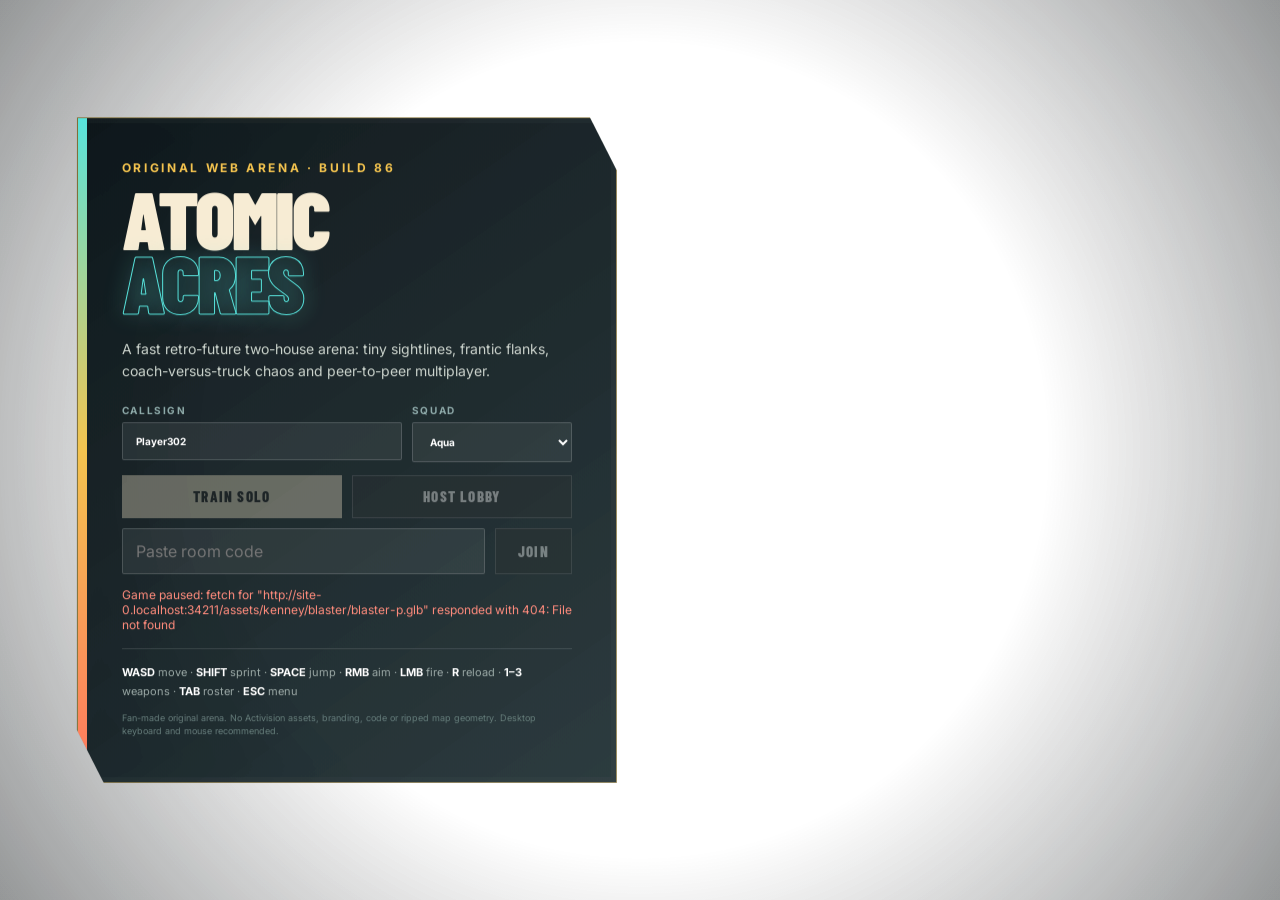
==== index.html @ 653da2a9 "Updates" ====
<!doctype html>
<html lang="en">
  <head>
    <meta charset="UTF-8" />
    <meta name="viewport" content="width=device-width, initial-scale=1.0" />
    <meta name="theme-color" content="#10171b" />
    <meta name="description" content="Atomic Acres: a fast original retro-future browser arena FPS with peer-to-peer multiplayer." />
    <title>Atomic Acres — Browser Arena FPS</title>
    <script type="module" crossorigin src="./assets/index-Bh1GTm-Y.js"></script>
    <link rel="stylesheet" crossorigin href="./assets/index-CkYvKUXQ.css">
  </head>
  <body>
    <div id="app"></div>
  </body>
</html>
---- assets/index-CkYvKUXQ.css ----
@import "https://fonts.googleapis.com/css2?family=Barlow+Condensed:wght@400;600;700;800;900&family=Inter:wght@400;600;700&display=swap";:root{color:#f7ecd4;font-synthesis:none;--aqua:#58e3dc;--coral:#ff765f;--gold:#f4c44f;--ink:#0c1519;--panel:#0c1519ed;background:#10171b;font-family:Inter,system-ui,sans-serif}*{box-sizing:border-box}[hidden]{display:none!important}html,body,#app{width:100%;height:100%;margin:0;overflow:hidden}button,input,select{font:inherit}button{cursor:pointer}button:disabled{cursor:not-allowed;opacity:.42;filter:grayscale(.8)}button:focus-visible,input:focus-visible,select:focus-visible{outline:2px solid var(--gold);outline-offset:2px}#game{background:#c58f67;width:100%;height:100%;display:block}#vignette{pointer-events:none;z-index:3;mix-blend-mode:multiply;background:radial-gradient(circle,#0000 52%,#04090b6b 100%);position:fixed;inset:0}#damage-flash{z-index:8;pointer-events:none;opacity:0;background:radial-gradient(circle,#0000 35%,#ff231ccc 100%);position:fixed;inset:0}#damage-flash.pulse{animation:.42s ease-out damage}@keyframes damage{0%{opacity:.9}to{opacity:0}}.hidden{display:none!important}.panel{z-index:20;-webkit-backdrop-filter:blur(16px);backdrop-filter:blur(16px);clip-path:polygon(0 0,95% 0,100% 8%,100% 100%,5% 100%,0 92%);background:linear-gradient(145deg,#0a1317f7,#16272be6);border:1px solid #f4c44f7a;width:min(540px,100vw - 36px);max-height:calc(100vh - 24px);padding:clamp(24px,4vw,44px);position:fixed;top:50%;left:clamp(18px,6vw,90px);overflow:auto;transform:translateY(-50%);box-shadow:0 30px 90px #0000008c,inset 0 0 0 5px #ffffff06}.panel:before{content:"";background:linear-gradient(var(--aqua),var(--gold),var(--coral));width:9px;height:100%;position:absolute;top:0;left:0}.eyebrow{letter-spacing:.22em;color:var(--gold);margin-bottom:12px;font:700 12px/1 Inter,sans-serif}.panel h1{letter-spacing:-.035em;text-transform:uppercase;margin:0;font:900 clamp(52px,8vw,82px)/.78 Barlow Condensed,sans-serif}.panel h1 span{color:#0000;-webkit-text-stroke:1px var(--aqua);text-shadow:0 0 25px #58e3dc33;display:block}.lede{color:#cbd3cc;max-width:470px;margin:24px 0;font-size:14px;line-height:1.55}.setup-grid{grid-template-columns:1.4fr .8fr;gap:10px;display:grid}.setup-grid label{letter-spacing:.16em;color:#8eaaa9;font:700 10px/1 Inter,sans-serif}.setup-grid input,.setup-grid select,.join-row input{color:#fff;background:#fff1;border:1px solid #ffffff29;border-radius:2px;width:100%;margin-top:7px;padding:12px 13px;display:block}.setup-grid select option{background:#17252a}.menu-actions{grid-template-columns:1fr 1fr;gap:10px;margin-top:13px;display:grid}.menu-actions button,.join-row button{color:#eaf2ea;letter-spacing:.08em;background:#24353a;border:1px solid #ffffff3d;padding:13px 16px;font:800 15px/1 Barlow Condensed,sans-serif;transition:all .15s}.menu-actions button:hover,.join-row button:hover{border-color:var(--gold);background:#30474d;transform:translateY(-1px)}.menu-actions .primary{background:var(--gold);border-color:var(--gold);color:#172026}.menu-actions #resume{background:var(--aqua);border-color:var(--aqua);grid-column:1/-1}.join-row{grid-template-columns:1fr auto;gap:10px;margin-top:10px;display:grid}.join-row input{margin:0}.join-row button{padding-inline:22px}#room-card{border-left:3px solid var(--aqua);background:#58e3dc1a;grid-template-columns:auto 1fr auto;align-items:center;gap:10px;margin-top:12px;padding:11px 12px;display:grid}#room-card span{letter-spacing:.15em;color:#9dc4c1;font-size:9px}#room-card strong{white-space:nowrap;text-overflow:ellipsis;font:700 12px/1 monospace;overflow:hidden}.small-button{color:#fff;background:0 0;border:1px solid #fff3;padding:6px 10px;font-size:10px}#network-status{color:#9cb5b2;min-height:18px;margin-top:13px;font-size:12px}#network-status[data-kind=error]{color:#ff8c7d}#network-status[data-kind=warn]{color:#f4c44f}#network-status[data-kind=ok]{color:#87d4bf}.controls{color:#9ba9a6;border-top:1px solid #ffffff1f;margin-top:16px;padding-top:14px;font-size:11px;line-height:1.7}.controls b{color:#fff}.legal{color:#667d7b;margin:10px 0 0;font-size:9px;line-height:1.5}#hud{z-index:5;pointer-events:none;text-shadow:0 2px 3px #000000c7;font-family:Barlow Condensed,sans-serif;position:fixed;inset:0}#matchbar{clip-path:polygon(3% 0,97% 0,100% 60%,93% 100%,7% 100%,0 60%);background:linear-gradient(#070e11e0,#070e1159,#0000);grid-template-columns:1fr 2fr 1fr;align-items:start;min-width:min(670px,90vw);height:75px;padding:9px 19px 0;display:grid;position:absolute;top:0;left:50%;transform:translate(-50%)}#matchbar>div:first-child{flex-direction:column;display:flex}.tiny{letter-spacing:.18em;color:#a8bdb6;font:700 9px/1 Inter,sans-serif}#timer{font:800 25px/1.1 Barlow Condensed}#scoreline{letter-spacing:.04em;justify-content:center;align-items:center;gap:15px;font:800 19px/1 Barlow Condensed;display:flex}#scoreline b{font-size:30px}#scoreline i{color:#75857f;border:1px solid #5c6b67;padding:4px 6px;font-size:12px;font-style:normal}.aqua{color:var(--aqua)}.coral{color:var(--coral)}#connection-pill{color:var(--gold);letter-spacing:.12em;border:1px solid #fff3;justify-self:end;padding:6px 9px;font:700 10px/1 Inter}#crosshair{width:30px;height:30px;position:absolute;top:50%;left:50%;transform:translate(-50%,-50%)}#crosshair i{background:#fffffff2;position:absolute;box-shadow:0 0 2px #000}#crosshair i:first-child{width:7px;height:1px;top:14px;left:0}#crosshair i:nth-child(2){width:7px;height:1px;top:14px;right:0}#crosshair i:nth-child(3){width:1px;height:7px;top:0;left:14px}#crosshair i:nth-child(4){width:1px;height:7px;bottom:0;left:14px}#hitmarker{opacity:0;color:#fff;font:600 42px/1 Inter;transition:none;position:absolute;top:50%;left:50%;transform:translate(-50%,-54%)scale(.4)}#hitmarker.show{animation:.18s ease-out hit}@keyframes hit{0%{opacity:1;transform:translate(-50%,-54%)scale(.7)}to{opacity:0;transform:translate(-50%,-54%)scale(1.2)}}#killfeed{flex-direction:column;align-items:flex-end;gap:5px;width:min(310px,42vw);display:flex;position:absolute;top:95px;right:24px}#killfeed div{background:linear-gradient(90deg,#0000,#060d10c2);border-right:2px solid #9ba9a6;max-width:100%;padding:5px 9px;font:600 13px/1.2 Inter;animation:.18s ease-out feedIn}#killfeed div.aqua{border-color:var(--aqua)}#killfeed div.coral{border-color:var(--coral)}#killfeed div.gold{border-color:var(--gold);color:var(--gold)}#killfeed div.fade{opacity:.25;transition:opacity .7s}@keyframes feedIn{0%{opacity:0;transform:translate(20px)}}#objective{letter-spacing:.18em;color:#ffffffa3;font:700 9px/1 Inter;position:absolute;top:83px;left:50%;transform:translate(-50%)}#health-block{width:225px;position:absolute;bottom:29px;left:28px}#health-block>div:first-child{justify-content:space-between;align-items:end;display:flex}#health-block span{letter-spacing:.18em;color:#bed0c8;font:700 10px/1 Inter}#health-block b{color:#fff;font:900 42px/.82 Barlow Condensed}.health-track{background:#00000094;border:1px solid #ffffff40;height:8px;margin-top:8px;overflow:hidden;transform:skew(-14deg)}.health-track i{background:linear-gradient(90deg,var(--aqua),#dbedc7);width:100%;height:100%;transition:width .2s;display:block}.critical .health-track i{background:var(--coral);animation:1s infinite critical}.critical b{color:var(--coral)!important}@keyframes critical{50%{opacity:.45}}#weapon-block{text-align:right;min-width:260px;position:absolute;bottom:28px;right:28px}#weapon-name{letter-spacing:.14em;color:#d6d9cc;font:700 13px/1 Inter;display:block}#weapon-block>div{justify-content:flex-end;align-items:baseline;gap:8px;display:flex}#weapon-block b{font:900 58px/.9 Barlow Condensed}#weapon-block i{color:#6f807b;font-size:26px;font-style:normal}#weapon-block em{color:#aebbb4;font-size:27px;font-style:normal}#reload-state{color:var(--gold);letter-spacing:.13em;min-height:12px;font:700 10px/1 Inter;display:block}#room-hud{letter-spacing:.12em;color:#8ba29d;font:700 9px/1 Inter;position:absolute;bottom:104px;left:29px}#respawn{-webkit-backdrop-filter:grayscale();backdrop-filter:grayscale();background:#0e07079e;flex-direction:column;justify-content:center;align-items:center;display:flex;position:absolute;inset:0}#respawn strong{color:var(--coral);letter-spacing:.04em;font:900 72px/.9 Barlow Condensed}#respawn span{letter-spacing:.16em;margin-top:12px;font:700 11px/1 Inter}#banner{text-align:center;border-block:2px solid var(--gold);background:#081114eb;width:min(600px,80vw);padding:32px;position:absolute;top:42%;left:50%;transform:translate(-50%,-50%)}#banner strong{color:var(--gold);font:900 84px/.8 Barlow Condensed;display:block}#banner span{font-size:28px}#roster{background:#060e11f0;border:1px solid #f4c44f80;width:min(600px,86vw);padding:25px;position:absolute;top:50%;left:50%;transform:translate(-50%,-50%)}#roster h2{letter-spacing:.08em;margin:0 0 14px;font:800 28px/1 Barlow Condensed}#roster-list{gap:4px;display:grid}#roster-list>div{background:#ffffff0e;grid-template-columns:1fr 50px 50px 80px;gap:10px;padding:8px 10px;font:600 13px/1 Inter;display:grid}#roster-list b:before{content:"K ";color:#697d78}#roster-list i{font-style:normal}#roster-list i:before{content:"D ";color:#697d78}#roster-list em{text-align:right;color:#9db1aa;font-style:normal}@media (width<=700px){.panel{width:calc(100vw - 24px);padding:24px;left:12px}.panel h1{font-size:54px}.lede{margin:18px 0;font-size:12px}.setup-grid{grid-template-columns:1fr}.controls{display:none}#matchbar{grid-template-columns:1fr 2fr 1fr;min-width:96vw}#scoreline{gap:6px;font-size:13px}#scoreline b{font-size:23px}#connection-pill{font-size:8px}#health-block{width:145px;bottom:18px;left:16px}#weapon-block{min-width:170px;bottom:18px;right:16px}#weapon-block b{font-size:44px}#weapon-name{font-size:9px}#killfeed{top:80px;right:12px}.legal{display:none}}@media (prefers-reduced-motion:reduce){*,:before,:after{transition-duration:.01ms!important;animation-duration:.01ms!important}}
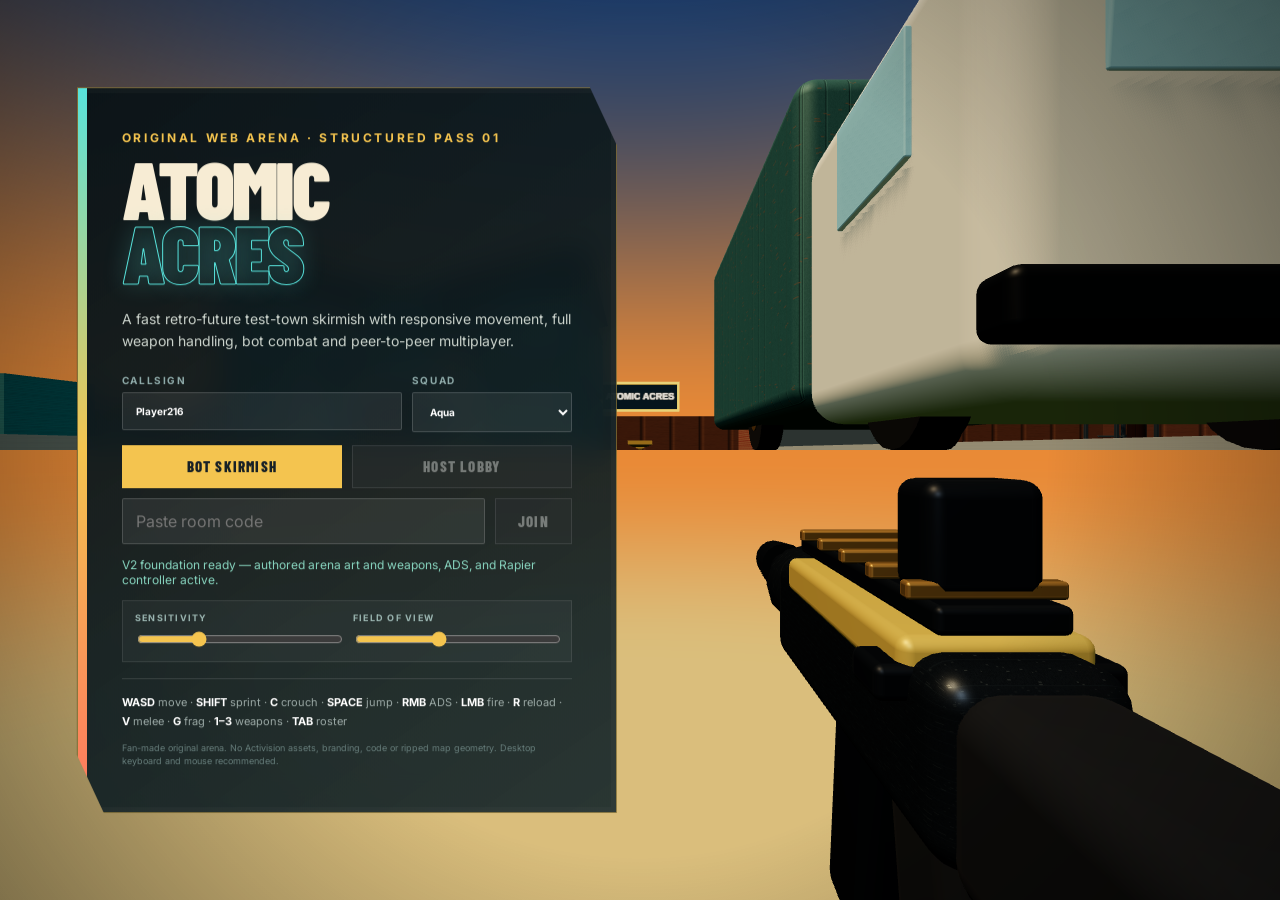
==== commit d15fd2be: "Updates" ====
--- a/index.html
+++ b/index.html
@@ -6,8 +6,8 @@
     <meta name="theme-color" content="#10171b" />
     <meta name="description" content="Atomic Acres: a fast original retro-future browser arena FPS with peer-to-peer multiplayer." />
     <title>Atomic Acres — Browser Arena FPS</title>
-    <script type="module" crossorigin src="./assets/index-Bh1GTm-Y.js"></script>
-    <link rel="stylesheet" crossorigin href="./assets/index-CkYvKUXQ.css">
+    <script type="module" crossorigin src="./assets/index-Ce4TMR43.js"></script>
+    <link rel="stylesheet" crossorigin href="./assets/index-DWiGbC-U.css">
   </head>
   <body>
     <div id="app"></div>
--- a/assets/index-DWiGbC-U.css
+++ b/assets/index-DWiGbC-U.css
@@ -0,0 +1 @@
+@import "https://fonts.googleapis.com/css2?family=Barlow+Condensed:wght@400;600;700;800;900&family=Inter:wght@400;600;700&display=swap";:root{color:#f7ecd4;font-synthesis:none;--aqua:#58e3dc;--coral:#ff765f;--gold:#f4c44f;--ink:#0c1519;--panel:#0c1519ed;background:#10171b;font-family:Inter,system-ui,sans-serif}*{box-sizing:border-box}[hidden]{display:none!important}html,body,#app{width:100%;height:100%;margin:0;overflow:hidden}button,input,select{font:inherit}button{cursor:pointer}button:disabled{cursor:not-allowed;opacity:.42;filter:grayscale(.8)}button:focus-visible,input:focus-visible,select:focus-visible{outline:2px solid var(--gold);outline-offset:2px}#game{background:#c58f67;width:100%;height:100%;display:block}#vignette{pointer-events:none;z-index:3;mix-blend-mode:multiply;background:radial-gradient(circle,#0000 52%,#04090b6b 100%);position:fixed;inset:0}#damage-flash{z-index:8;pointer-events:none;opacity:0;background:radial-gradient(circle,#0000 35%,#ff231ccc 100%);position:fixed;inset:0}#damage-flash.pulse{animation:.42s ease-out damage}@keyframes damage{0%{opacity:.9}to{opacity:0}}.hidden{display:none!important}.panel{z-index:20;-webkit-backdrop-filter:blur(16px);backdrop-filter:blur(16px);clip-path:polygon(0 0,95% 0,100% 8%,100% 100%,5% 100%,0 92%);background:linear-gradient(145deg,#0a1317f7,#16272be6);border:1px solid #f4c44f7a;width:min(540px,100vw - 36px);max-height:calc(100vh - 24px);padding:clamp(24px,4vw,44px);position:fixed;top:50%;left:clamp(18px,6vw,90px);overflow:auto;transform:translateY(-50%);box-shadow:0 30px 90px #0000008c,inset 0 0 0 5px #ffffff06}.panel:before{content:"";background:linear-gradient(var(--aqua),var(--gold),var(--coral));width:9px;height:100%;position:absolute;top:0;left:0}.eyebrow{letter-spacing:.22em;color:var(--gold);margin-bottom:12px;font:700 12px/1 Inter,sans-serif}.panel h1{letter-spacing:-.035em;text-transform:uppercase;margin:0;font:900 clamp(52px,8vw,82px)/.78 Barlow Condensed,sans-serif}.panel h1 span{color:#0000;-webkit-text-stroke:1px var(--aqua);text-shadow:0 0 25px #58e3dc33;display:block}.lede{color:#cbd3cc;max-width:470px;margin:24px 0;font-size:14px;line-height:1.55}.setup-grid{grid-template-columns:1.4fr .8fr;gap:10px;display:grid}.setup-grid label{letter-spacing:.16em;color:#8eaaa9;font:700 10px/1 Inter,sans-serif}.setup-grid input,.setup-grid select,.join-row input{color:#fff;background:#fff1;border:1px solid #ffffff29;border-radius:2px;width:100%;margin-top:7px;padding:12px 13px;display:block}.setup-grid select option{background:#17252a}.menu-actions{grid-template-columns:1fr 1fr;gap:10px;margin-top:13px;display:grid}.menu-actions button,.join-row button{color:#eaf2ea;letter-spacing:.08em;background:#24353a;border:1px solid #ffffff3d;padding:13px 16px;font:800 15px/1 Barlow Condensed,sans-serif;transition:all .15s}.menu-actions button:hover,.join-row button:hover{border-color:var(--gold);background:#30474d;transform:translateY(-1px)}.menu-actions .primary{background:var(--gold);border-color:var(--gold);color:#172026}.menu-actions #resume{background:var(--aqua);border-color:var(--aqua);grid-column:1/-1}.join-row{grid-template-columns:1fr auto;gap:10px;margin-top:10px;display:grid}.join-row input{margin:0}.join-row button{padding-inline:22px}#room-card{border-left:3px solid var(--aqua);background:#58e3dc1a;grid-template-columns:auto 1fr auto;align-items:center;gap:10px;margin-top:12px;padding:11px 12px;display:grid}#room-card span{letter-spacing:.15em;color:#9dc4c1;font-size:9px}#room-card strong{white-space:nowrap;text-overflow:ellipsis;font:700 12px/1 monospace;overflow:hidden}.small-button{color:#fff;background:0 0;border:1px solid #fff3;padding:6px 10px;font-size:10px}#network-status{color:#9cb5b2;min-height:18px;margin-top:13px;font-size:12px}#network-status[data-kind=error]{color:#ff8c7d}#network-status[data-kind=warn]{color:#f4c44f}#network-status[data-kind=ok]{color:#87d4bf}.controls{color:#9ba9a6;border-top:1px solid #ffffff1f;margin-top:16px;padding-top:14px;font-size:11px;line-height:1.7}.controls b{color:#fff}.legal{color:#667d7b;margin:10px 0 0;font-size:9px;line-height:1.5}#hud{z-index:5;pointer-events:none;text-shadow:0 2px 3px #000000c7;font-family:Barlow Condensed,sans-serif;position:fixed;inset:0}#matchbar{clip-path:polygon(3% 0,97% 0,100% 60%,93% 100%,7% 100%,0 60%);background:linear-gradient(#070e11e0,#070e1159,#0000);grid-template-columns:1fr 2fr 1fr;align-items:start;min-width:min(670px,90vw);height:75px;padding:9px 19px 0;display:grid;position:absolute;top:0;left:50%;transform:translate(-50%)}#matchbar>div:first-child{flex-direction:column;display:flex}.tiny{letter-spacing:.18em;color:#a8bdb6;font:700 9px/1 Inter,sans-serif}#timer{font:800 25px/1.1 Barlow Condensed}#scoreline{letter-spacing:.04em;justify-content:center;align-items:center;gap:15px;font:800 19px/1 Barlow Condensed;display:flex}#scoreline b{font-size:30px}#scoreline i{color:#75857f;border:1px solid #5c6b67;padding:4px 6px;font-size:12px;font-style:normal}.aqua{color:var(--aqua)}.coral{color:var(--coral)}#connection-pill{color:var(--gold);letter-spacing:.12em;border:1px solid #fff3;justify-self:end;padding:6px 9px;font:700 10px/1 Inter}#crosshair{width:30px;height:30px;position:absolute;top:50%;left:50%;transform:translate(-50%,-50%)}#crosshair i{background:#fffffff2;position:absolute;box-shadow:0 0 2px #000}#crosshair i:first-child{width:7px;height:1px;top:14px;left:0}#crosshair i:nth-child(2){width:7px;height:1px;top:14px;right:0}#crosshair i:nth-child(3){width:1px;height:7px;top:0;left:14px}#crosshair i:nth-child(4){width:1px;height:7px;bottom:0;left:14px}#hitmarker{opacity:0;color:#fff;font:600 42px/1 Inter;transition:none;position:absolute;top:50%;left:50%;transform:translate(-50%,-54%)scale(.4)}#hitmarker.show{animation:.18s ease-out hit}@keyframes hit{0%{opacity:1;transform:translate(-50%,-54%)scale(.7)}to{opacity:0;transform:translate(-50%,-54%)scale(1.2)}}#killfeed{flex-direction:column;align-items:flex-end;gap:5px;width:min(310px,42vw);display:flex;position:absolute;top:95px;right:24px}#killfeed div{background:linear-gradient(90deg,#0000,#060d10c2);border-right:2px solid #9ba9a6;max-width:100%;padding:5px 9px;font:600 13px/1.2 Inter;animation:.18s ease-out feedIn}#killfeed div.aqua{border-color:var(--aqua)}#killfeed div.coral{border-color:var(--coral)}#killfeed div.gold{border-color:var(--gold);color:var(--gold)}#killfeed div.fade{opacity:.25;transition:opacity .7s}@keyframes feedIn{0%{opacity:0;transform:translate(20px)}}#objective{letter-spacing:.18em;color:#ffffffa3;font:700 9px/1 Inter;position:absolute;top:83px;left:50%;transform:translate(-50%)}#health-block{width:225px;position:absolute;bottom:29px;left:28px}#health-block>div:first-child{justify-content:space-between;align-items:end;display:flex}#health-block span{letter-spacing:.18em;color:#bed0c8;font:700 10px/1 Inter}#health-block b{color:#fff;font:900 42px/.82 Barlow Condensed}.health-track{background:#00000094;border:1px solid #ffffff40;height:8px;margin-top:8px;overflow:hidden;transform:skew(-14deg)}.health-track i{background:linear-gradient(90deg,var(--aqua),#dbedc7);width:100%;height:100%;transition:width .2s;display:block}.critical .health-track i{background:var(--coral);animation:1s infinite critical}.critical b{color:var(--coral)!important}@keyframes critical{50%{opacity:.45}}#weapon-block{text-align:right;min-width:260px;position:absolute;bottom:28px;right:28px}#weapon-name{letter-spacing:.14em;color:#d6d9cc;font:700 13px/1 Inter;display:block}#weapon-block>div{justify-content:flex-end;align-items:baseline;gap:8px;display:flex}#weapon-block b{font:900 58px/.9 Barlow Condensed}#weapon-block i{color:#6f807b;font-size:26px;font-style:normal}#weapon-block em{color:#aebbb4;font-size:27px;font-style:normal}#reload-state{color:var(--gold);letter-spacing:.13em;min-height:12px;font:700 10px/1 Inter;display:block}#room-hud{letter-spacing:.12em;color:#8ba29d;font:700 9px/1 Inter;position:absolute;bottom:104px;left:29px}#respawn{-webkit-backdrop-filter:grayscale();backdrop-filter:grayscale();background:#0e07079e;flex-direction:column;justify-content:center;align-items:center;display:flex;position:absolute;inset:0}#respawn strong{color:var(--coral);letter-spacing:.04em;font:900 72px/.9 Barlow Condensed}#respawn span{letter-spacing:.16em;margin-top:12px;font:700 11px/1 Inter}#banner{text-align:center;border-block:2px solid var(--gold);background:#081114eb;width:min(600px,80vw);padding:32px;position:absolute;top:42%;left:50%;transform:translate(-50%,-50%)}#banner strong{color:var(--gold);font:900 84px/.8 Barlow Condensed;display:block}#banner span{font-size:28px}#roster{background:#060e11f0;border:1px solid #f4c44f80;width:min(600px,86vw);padding:25px;position:absolute;top:50%;left:50%;transform:translate(-50%,-50%)}#roster h2{letter-spacing:.08em;margin:0 0 14px;font:800 28px/1 Barlow Condensed}#roster-list{gap:4px;display:grid}#roster-list>div{background:#ffffff0e;grid-template-columns:1fr 50px 50px 80px;gap:10px;padding:8px 10px;font:600 13px/1 Inter;display:grid}#roster-list b:before{content:"K ";color:#697d78}#roster-list i{font-style:normal}#roster-list i:before{content:"D ";color:#697d78}#roster-list em{text-align:right;color:#9db1aa;font-style:normal}.settings-grid{background:#ffffff09;border:1px solid #ffffff17;grid-template-columns:1fr 1fr;gap:12px;margin-top:13px;padding:12px;display:grid}.settings-grid label{letter-spacing:.14em;color:#9cb7b3;font:700 9px/1 Inter}.settings-grid input{width:100%;accent-color:var(--gold);margin-top:9px;display:block}#equipment-block{border-left:2px solid var(--gold);background:linear-gradient(90deg,#070f12c2,#0000);flex-direction:column;gap:3px;padding:8px 11px;display:flex;position:absolute;bottom:112px;left:28px}#equipment-block span,#equipment-block small{letter-spacing:.14em;color:#9eb5af;font:700 9px/1 Inter}#equipment-block b{color:#f5e8c9;letter-spacing:.08em;font:800 15px/1 Barlow Condensed}#hitmarker.headshot{color:var(--gold);text-shadow:0 0 12px #f4c44fe6}#crosshair{transition:transform 80ms}#health-block,#weapon-block,#equipment-block{filter:drop-shadow(0 4px 8px #00000073)}#minimap{clip-path:polygon(0 0,90% 0,100% 10%,100% 100%,10% 100%,0 90%);filter:drop-shadow(0 6px 12px #00000080);opacity:.92;border:1px solid #f4c44f61;width:150px;height:150px;position:absolute;top:92px;left:24px}@media (width<=700px){.panel{width:calc(100vw - 24px);padding:24px;left:12px}.panel h1{font-size:54px}.lede{margin:18px 0;font-size:12px}.setup-grid{grid-template-columns:1fr}.controls{display:none}#matchbar{grid-template-columns:1fr 2fr 1fr;min-width:96vw}#scoreline{gap:6px;font-size:13px}#scoreline b{font-size:23px}#connection-pill{font-size:8px}#health-block{width:145px;bottom:18px;left:16px}#weapon-block{min-width:170px;bottom:18px;right:16px}#weapon-block b{font-size:44px}#weapon-name{font-size:9px}#killfeed{top:80px;right:12px}.legal{display:none}}@media (prefers-reduced-motion:reduce){*,:before,:after{transition-duration:.01ms!important;animation-duration:.01ms!important}}
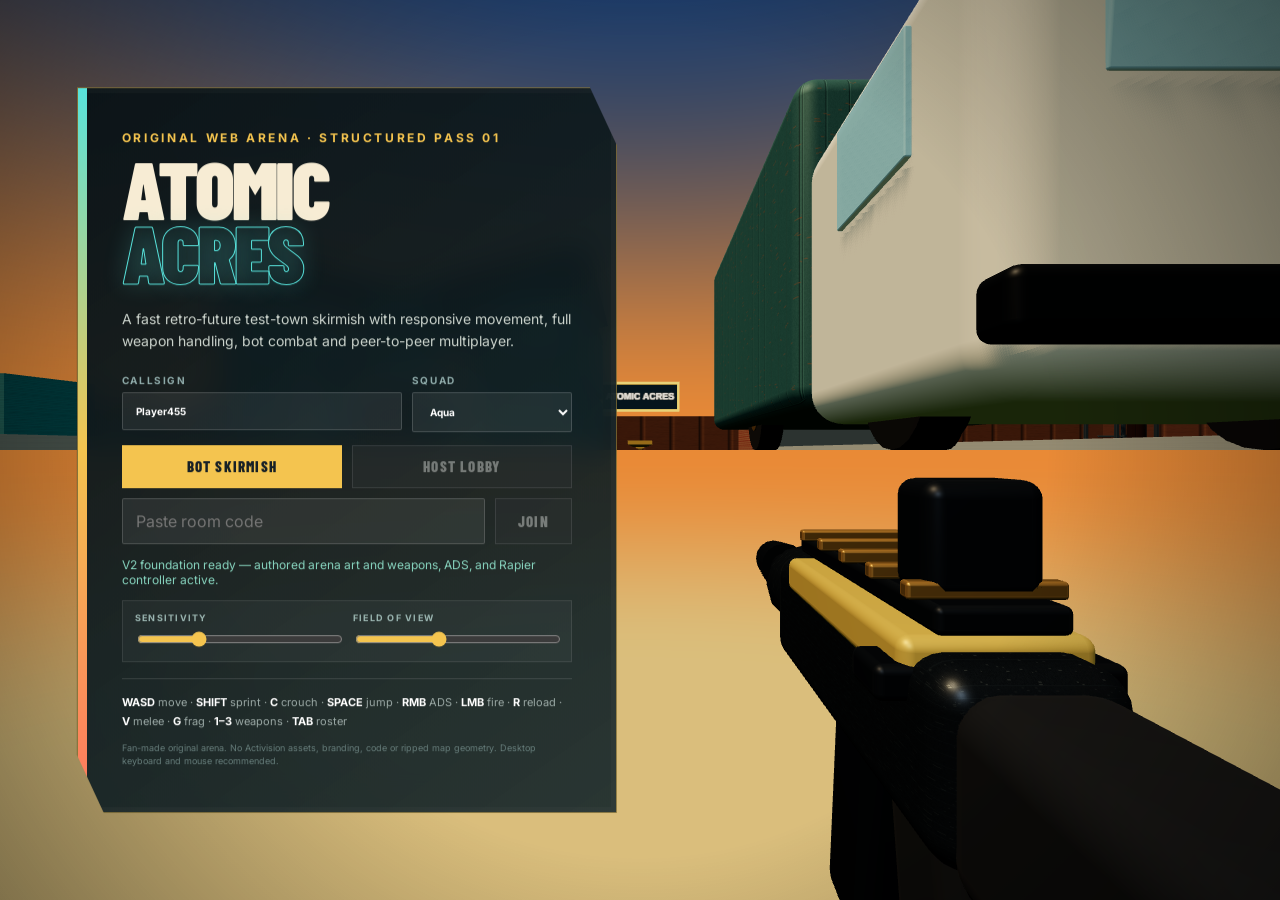
==== commit 59479a48: "Updates" ====
--- a/index.html
+++ b/index.html
@@ -6,7 +6,7 @@
     <meta name="theme-color" content="#10171b" />
     <meta name="description" content="Atomic Acres: a fast original retro-future browser arena FPS with peer-to-peer multiplayer." />
     <title>Atomic Acres — Browser Arena FPS</title>
-    <script type="module" crossorigin src="./assets/index-Ce4TMR43.js"></script>
+    <script type="module" crossorigin src="./assets/index-BmtQkN18.js"></script>
     <link rel="stylesheet" crossorigin href="./assets/index-DWiGbC-U.css">
   </head>
   <body>
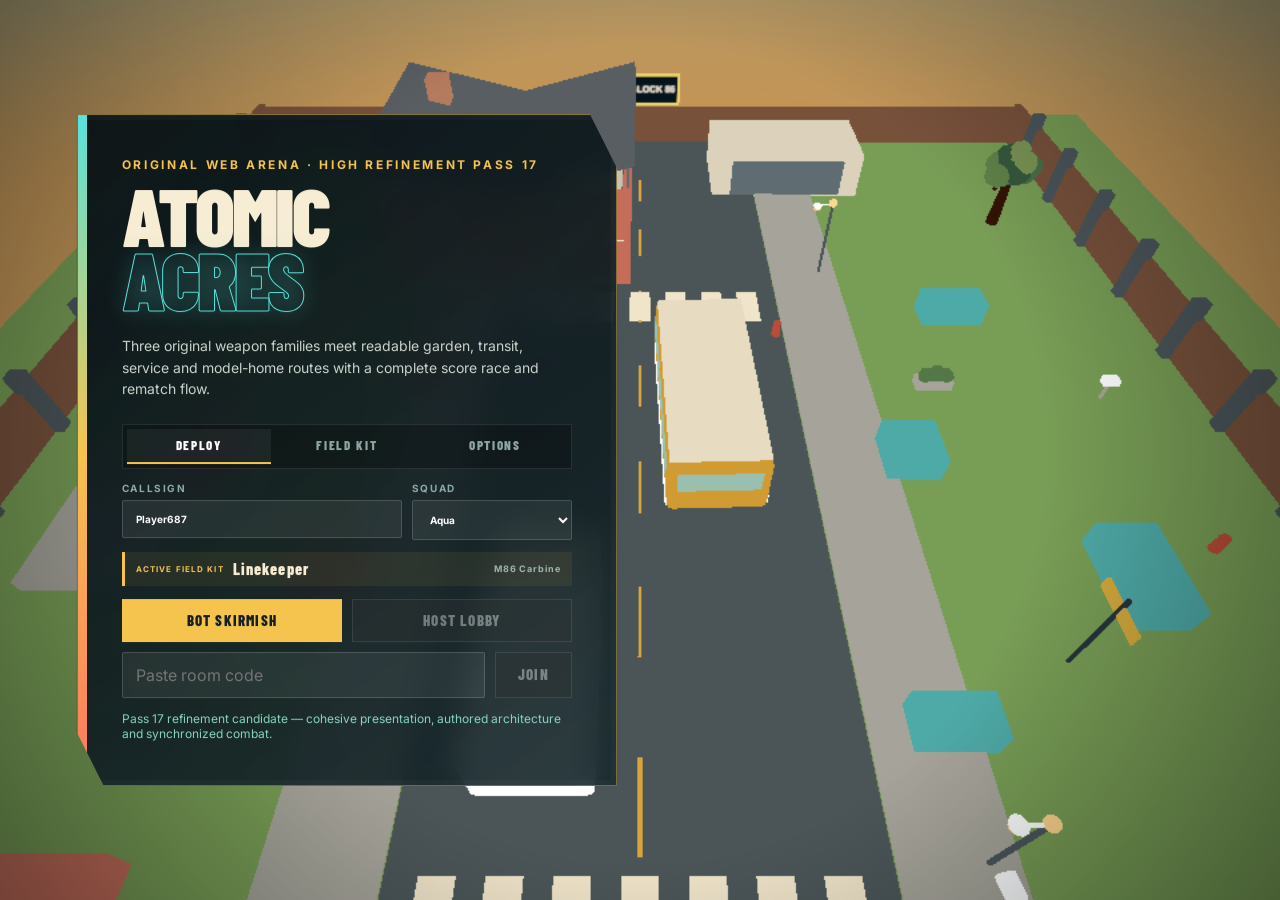
==== commit 2afe576c: "Deploy pass 19 simple stylized polish ed78155" ====
--- a/index.html
+++ b/index.html
@@ -6,8 +6,8 @@
     <meta name="theme-color" content="#10171b" />
     <meta name="description" content="Atomic Acres: a fast original retro-future browser arena FPS with peer-to-peer multiplayer." />
     <title>Atomic Acres — Browser Arena FPS</title>
-    <script type="module" crossorigin src="./assets/index-BmtQkN18.js"></script>
-    <link rel="stylesheet" crossorigin href="./assets/index-DWiGbC-U.css">
+    <script type="module" crossorigin src="./assets/index-fqm5fPah.js"></script>
+    <link rel="stylesheet" crossorigin href="./assets/index-CnlglEoC.css">
   </head>
   <body>
     <div id="app"></div>
--- a/assets/index-CnlglEoC.css
+++ b/assets/index-CnlglEoC.css
@@ -0,0 +1 @@
+@import "https://fonts.googleapis.com/css2?family=Barlow+Condensed:wght@400;600;700;800;900&family=Inter:wght@400;600;700&display=swap";:root{color:#f7ecd4;font-synthesis:none;--aqua:#58e3dc;--coral:#ff765f;--gold:#f4c44f;--ink:#0c1519;--panel:#0c1519ed;background:#10171b;font-family:Inter,system-ui,sans-serif}*{box-sizing:border-box}[hidden]{display:none!important}html,body,#app{width:100%;height:100%;margin:0;overflow:hidden}button,input,select{font:inherit}button{cursor:pointer}button:disabled{cursor:not-allowed;opacity:.42;filter:grayscale(.8)}button:focus-visible,input:focus-visible,select:focus-visible{outline:2px solid var(--gold);outline-offset:2px}#game{background:#c58f67;width:100%;height:100%;display:block}#vignette{pointer-events:none;z-index:3;mix-blend-mode:multiply;background:radial-gradient(circle,#0000 52%,#04090b6b 100%);position:fixed;inset:0}#damage-flash{z-index:8;pointer-events:none;opacity:0;background:radial-gradient(circle,#0000 35%,#ff231ccc 100%);position:fixed;inset:0}#damage-flash.pulse{animation:.42s ease-out damage}@keyframes damage{0%{opacity:.9}to{opacity:0}}.hidden{display:none!important}.panel{z-index:20;-webkit-backdrop-filter:blur(16px);backdrop-filter:blur(16px);clip-path:polygon(0 0,95% 0,100% 8%,100% 100%,5% 100%,0 92%);background:linear-gradient(145deg,#0a1317f7,#16272be6);border:1px solid #f4c44f7a;width:min(540px,100vw - 36px);max-height:calc(100vh - 24px);padding:clamp(24px,4vw,44px);position:fixed;top:50%;left:clamp(18px,6vw,90px);overflow:auto;transform:translateY(-50%);box-shadow:0 30px 90px #0000008c,inset 0 0 0 5px #ffffff06}.panel:before{content:"";background:linear-gradient(var(--aqua),var(--gold),var(--coral));width:9px;height:100%;position:absolute;top:0;left:0}.eyebrow{letter-spacing:.22em;color:var(--gold);margin-bottom:12px;font:700 12px/1 Inter,sans-serif}.panel h1{letter-spacing:-.035em;text-transform:uppercase;margin:0;font:900 clamp(52px,8vw,82px)/.78 Barlow Condensed,sans-serif}.panel h1 span{color:#0000;-webkit-text-stroke:1px var(--aqua);text-shadow:0 0 25px #58e3dc33;display:block}.lede{color:#cbd3cc;max-width:470px;margin:24px 0;font-size:14px;line-height:1.55}.setup-grid{grid-template-columns:1.4fr .8fr;gap:10px;display:grid}.setup-grid label{letter-spacing:.16em;color:#8eaaa9;font:700 10px/1 Inter,sans-serif}.setup-grid input,.setup-grid select,.join-row input{color:#fff;background:#fff1;border:1px solid #ffffff29;border-radius:2px;width:100%;margin-top:7px;padding:12px 13px;display:block}.setup-grid select option{background:#17252a}.menu-actions{grid-template-columns:1fr 1fr;gap:10px;margin-top:13px;display:grid}.menu-actions button,.join-row button{color:#eaf2ea;letter-spacing:.08em;background:#24353a;border:1px solid #ffffff3d;padding:13px 16px;font:800 15px/1 Barlow Condensed,sans-serif;transition:all .15s}.menu-actions button:hover,.join-row button:hover{border-color:var(--gold);background:#30474d;transform:translateY(-1px)}.menu-actions .primary{background:var(--gold);border-color:var(--gold);color:#172026}.menu-actions #resume{background:var(--aqua);border-color:var(--aqua);grid-column:1/-1}.join-row{grid-template-columns:1fr auto;gap:10px;margin-top:10px;display:grid}.join-row input{margin:0}.join-row button{padding-inline:22px}#room-card{border-left:3px solid var(--aqua);background:#58e3dc1a;grid-template-columns:auto 1fr auto;align-items:center;gap:10px;margin-top:12px;padding:11px 12px;display:grid}#room-card span{letter-spacing:.15em;color:#9dc4c1;font-size:9px}#room-card strong{white-space:nowrap;text-overflow:ellipsis;font:700 12px/1 monospace;overflow:hidden}.small-button{color:#fff;background:0 0;border:1px solid #fff3;padding:6px 10px;font-size:10px}#network-status{color:#9cb5b2;min-height:18px;margin-top:13px;font-size:12px}#network-status[data-kind=error]{color:#ff8c7d}#network-status[data-kind=warn]{color:#f4c44f}#network-status[data-kind=ok]{color:#87d4bf}.controls{color:#9ba9a6;border-top:1px solid #ffffff1f;margin-top:16px;padding-top:14px;font-size:11px;line-height:1.7}.controls b{color:#fff}.legal{color:#667d7b;margin:10px 0 0;font-size:9px;line-height:1.5}#hud{z-index:5;pointer-events:none;text-shadow:0 2px 3px #000000c7;font-family:Barlow Condensed,sans-serif;position:fixed;inset:0}#matchbar{clip-path:polygon(3% 0,97% 0,100% 60%,93% 100%,7% 100%,0 60%);background:linear-gradient(#070e11e0,#070e1159,#0000);grid-template-columns:1fr 2fr 1fr;align-items:start;min-width:min(670px,90vw);height:75px;padding:9px 19px 0;display:grid;position:absolute;top:0;left:50%;transform:translate(-50%)}#matchbar>div:first-child{flex-direction:column;display:flex}.tiny{letter-spacing:.18em;color:#a8bdb6;font:700 9px/1 Inter,sans-serif}#timer{font:800 25px/1.1 Barlow Condensed}#scoreline{letter-spacing:.04em;justify-content:center;align-items:center;gap:15px;font:800 19px/1 Barlow Condensed;display:flex}#scoreline b{font-size:30px}#scoreline i{color:#75857f;border:1px solid #5c6b67;padding:4px 6px;font-size:12px;font-style:normal}.aqua{color:var(--aqua)}.coral{color:var(--coral)}#connection-pill{color:var(--gold);letter-spacing:.12em;border:1px solid #fff3;justify-self:end;padding:6px 9px;font:700 10px/1 Inter}#crosshair{width:30px;height:30px;position:absolute;top:50%;left:50%;transform:translate(-50%,-50%)}#crosshair i{background:#fffffff2;position:absolute;box-shadow:0 0 2px #000}#crosshair i:first-child{width:7px;height:1px;top:14px;left:0}#crosshair i:nth-child(2){width:7px;height:1px;top:14px;right:0}#crosshair i:nth-child(3){width:1px;height:7px;top:0;left:14px}#crosshair i:nth-child(4){width:1px;height:7px;bottom:0;left:14px}#hitmarker{opacity:0;color:#fff;filter:drop-shadow(0 0 4px #ffffff8c);font:700 42px/1 Inter;transition:none;position:absolute;top:50%;left:50%;transform:translate(-50%,-54%)scale(.4)}#hitmarker.show{animation:.18s ease-out hit}#hitmarker.headshot{color:var(--gold);filter:drop-shadow(0 0 8px #f4c44fe6)}@keyframes hit{0%{opacity:1;transform:translate(-50%,-54%)scale(.62)rotate(-4deg)}55%{opacity:.92;transform:translate(-50%,-54%)scale(1)}to{opacity:0;transform:translate(-50%,-54%)scale(1.28)rotate(3deg)}}#killfeed{flex-direction:column;align-items:flex-end;gap:5px;width:min(310px,42vw);display:flex;position:absolute;top:95px;right:24px}#killfeed div{background:linear-gradient(90deg,#0000,#060d10c2);border-right:2px solid #9ba9a6;max-width:100%;padding:5px 9px;font:600 13px/1.2 Inter;animation:.18s ease-out feedIn}#killfeed div.aqua{border-color:var(--aqua)}#killfeed div.coral{border-color:var(--coral)}#killfeed div.gold{border-color:var(--gold);color:var(--gold)}#killfeed div.fade{opacity:.25;transition:opacity .7s}@keyframes feedIn{0%{opacity:0;transform:translate(20px)}}#objective{letter-spacing:.18em;color:#ffffffa3;font:700 9px/1 Inter;position:absolute;top:83px;left:50%;transform:translate(-50%)}#health-block{width:190px;position:absolute;bottom:29px;left:28px}#health-block>div:first-child{justify-content:space-between;align-items:end;display:flex}#health-block span{letter-spacing:.18em;color:#bed0c8;font:700 10px/1 Inter}#health-block b{color:#fff;font:900 34px/.82 Barlow Condensed}.health-track{background:#00000094;border:1px solid #ffffff40;height:8px;margin-top:8px;overflow:hidden;transform:skew(-14deg)}.health-track i{background:linear-gradient(90deg,var(--aqua),#dbedc7);width:100%;height:100%;transition:width .2s;display:block}.critical .health-track i{background:var(--coral);animation:1s infinite critical}.critical b{color:var(--coral)!important}@keyframes critical{50%{opacity:.45}}#weapon-block{text-align:right;min-width:220px;position:absolute;bottom:28px;right:28px}#weapon-name{letter-spacing:.14em;color:#d6d9cc;font:700 12px/1 Inter;display:block}#weapon-block>div{justify-content:flex-end;align-items:baseline;gap:7px;display:flex}#weapon-block b{font:900 48px/.9 Barlow Condensed}#weapon-block i{color:#6f807b;font-size:21px;font-style:normal}#weapon-block em{color:#aebbb4;font-size:22px;font-style:normal}#reload-state{color:var(--gold);letter-spacing:.13em;min-height:12px;font:700 10px/1 Inter;display:block}#room-hud{letter-spacing:.12em;color:#8ba29d;font:700 9px/1 Inter;position:absolute;bottom:104px;left:29px}#respawn{-webkit-backdrop-filter:grayscale();backdrop-filter:grayscale();background:#0e07079e;flex-direction:column;justify-content:center;align-items:center;display:flex;position:absolute;inset:0}#respawn strong{color:var(--coral);letter-spacing:.04em;font:900 72px/.9 Barlow Condensed}#respawn span{letter-spacing:.16em;margin-top:12px;font:700 11px/1 Inter}#banner{text-align:center;border-block:2px solid var(--gold);background:#081114eb;width:min(600px,80vw);padding:32px;position:absolute;top:42%;left:50%;transform:translate(-50%,-50%)}#banner strong{color:var(--gold);font:900 84px/.8 Barlow Condensed;display:block}#banner span{font-size:28px}#roster{background:#060e11f0;border:1px solid #f4c44f80;width:min(600px,86vw);padding:25px;position:absolute;top:50%;left:50%;transform:translate(-50%,-50%)}#roster h2{letter-spacing:.08em;margin:0 0 14px;font:800 28px/1 Barlow Condensed}#roster-list{gap:4px;display:grid}#roster-list>div{background:#ffffff0e;grid-template-columns:1fr 50px 50px 80px;gap:10px;padding:8px 10px;font:600 13px/1 Inter;display:grid}#roster-list b:before{content:"K ";color:#697d78}#roster-list i{font-style:normal}#roster-list i:before{content:"D ";color:#697d78}#roster-list em{text-align:right;color:#9db1aa;font-style:normal}.settings-grid{background:#ffffff09;border:1px solid #ffffff17;grid-template-columns:1fr 1fr;gap:12px;margin-top:13px;padding:12px;display:grid}.settings-grid label{letter-spacing:.14em;color:#9cb7b3;font:700 9px/1 Inter}.settings-grid input{width:100%;accent-color:var(--gold);margin-top:9px;display:block}.settings-grid select{color:#fff;letter-spacing:.05em;background:#1d3035;border:1px solid #ffffff29;width:100%;margin-top:7px;padding:7px 9px;display:block}#equipment-block{border-left:2px solid var(--gold);background:linear-gradient(90deg,#070f12c2,#0000);flex-direction:column;gap:3px;padding:8px 11px;display:flex;position:absolute;bottom:112px;left:28px}#equipment-block span,#equipment-block small{letter-spacing:.14em;color:#9eb5af;font:700 9px/1 Inter}#equipment-block b{color:#f5e8c9;letter-spacing:.08em;font:800 15px/1 Barlow Condensed}#support-block{border-right:2px solid var(--gold);text-align:right;background:linear-gradient(270deg,#070f12c7,#0000);grid-template-columns:repeat(3,auto);gap:3px 8px;padding:8px 11px;display:grid;position:absolute;bottom:112px;right:28px}#support-block span,#support-block small{letter-spacing:.14em;color:#9eb5af;grid-column:1/-1;font:700 9px/1 Inter}#support-block b{letter-spacing:.08em;color:#6f7f7b;font:800 12px/1 Barlow Condensed}#support-block b.ready{color:var(--gold);text-shadow:0 0 9px #f4c44f8c}#hitmarker.headshot{color:var(--gold);text-shadow:0 0 12px #f4c44fe6}#ping-block{pointer-events:none;background:#070f12a8;border-top:1px solid #f4c44f73;flex-direction:column;align-items:center;gap:3px;padding:6px 12px;display:flex;position:absolute;bottom:22px;left:50%;transform:translate(-50%)}#ping-block span{letter-spacing:.18em;color:#f4c44f;font:800 9px/1 Inter}#ping-block small{letter-spacing:.1em;color:#9eb5af;font:700 8px/1 Inter}#crosshair{transition:transform 80ms}#health-block,#weapon-block,#equipment-block{filter:drop-shadow(0 4px 8px #00000073)}#countdown{color:var(--gold);text-shadow:0 0 28px #f4c44f6b,0 8px 22px #000c;font:900 clamp(84px,14vw,150px)/1 Barlow Condensed;animation:.72s ease-out countdownBeat;position:absolute;top:33%;left:50%;transform:translate(-50%,-50%)}@keyframes countdownBeat{0%{opacity:.2;transform:translate(-50%,-50%)scale(1.28)}to{opacity:1;transform:translate(-50%,-50%)scale(1)}}#scoreline b.score-pulse{animation:.48s ease-out scorePulse}@keyframes scorePulse{0%{color:var(--gold);text-shadow:0 0 18px var(--gold);transform:scale(1.65)}to{transform:none}}#banner{pointer-events:auto}#banner button{border:1px solid var(--gold);color:#fff;letter-spacing:.14em;pointer-events:auto;background:#f4c44f1f;margin:22px auto 0;padding:12px 34px;font:800 18px/1 Barlow Condensed;display:block}#banner button:hover{background:var(--gold);color:var(--ink)}#minimap{clip-path:polygon(0 0,90% 0,100% 10%,100% 100%,10% 100%,0 90%);filter:drop-shadow(0 6px 12px #00000080);opacity:.92;border:1px solid #f4c44f61;width:150px;height:150px;position:absolute;top:92px;left:24px}#location-label{border-left:2px solid var(--gold);letter-spacing:.11em;color:#dbe6da;text-align:left;background:linear-gradient(90deg,#070f12d1,#0000);width:150px;padding:5px 7px;font:800 9px/1 Inter;position:absolute;top:248px;left:24px}.menu-tabs{background:#00000045;border:1px solid #ffffff1a;grid-template-columns:repeat(3,1fr);gap:4px;margin:0 0 14px;padding:4px;display:grid}.menu-tabs button{color:#8fa7a4;letter-spacing:.13em;background:0 0;border:0;border-bottom:2px solid #0000;padding:10px 8px;font:800 13px/1 Barlow Condensed,sans-serif}.menu-tabs button:hover,.menu-tabs button.active{color:#fff;border-color:var(--gold);background:#ffffff0f}.menu-panel{animation:.16s ease-out menuPanelIn}@keyframes menuPanelIn{0%{opacity:0;transform:translateY(5px)}}.panel:has([data-menu-panel=kit].active){width:min(760px,100vw - 36px)}.selected-kit-summary{border-left:3px solid var(--gold);background:#f4c44f12;grid-template-columns:auto 1fr auto;align-items:center;gap:9px;margin-top:12px;padding:9px 11px;display:grid}.selected-kit-summary span{letter-spacing:.14em;color:var(--gold);font:700 8px/1 Inter}.selected-kit-summary strong{letter-spacing:.07em;font:800 16px/1 Barlow Condensed,sans-serif}.selected-kit-summary b{letter-spacing:.1em;color:#9eb6b1;font:700 9px/1 Inter}.kit-heading,.options-heading{justify-content:space-between;align-items:end;gap:20px;margin-bottom:12px;display:flex}.kit-heading div,.options-heading{color:#9eb4b0;font-size:12px}.kit-heading b,.options-heading b{color:#fff;letter-spacing:.08em;font:900 28px/.9 Barlow Condensed,sans-serif;display:block}.kit-heading span,.options-heading span{margin-top:5px;display:block}.kit-heading small{text-align:right;max-width:240px;color:var(--gold);letter-spacing:.07em;font-size:9px;line-height:1.35}.kit-grid{grid-template-columns:repeat(3,1fr);gap:8px;display:grid}.kit-card{text-align:left;color:#dfe9df;background:linear-gradient(150deg,#ffffff0e,#0003);border:1px solid #ffffff21;min-height:205px;padding:15px;position:relative;overflow:hidden}.kit-card:hover{border-color:#f4c44f8f;transform:translateY(-1px)}.kit-card.selected{border-color:var(--gold);background:linear-gradient(150deg,#f4c44f1f,#0000003b);box-shadow:inset 0 0 0 1px #f4c44f47}.kit-card>span{letter-spacing:.13em;color:#86aaa5;font:700 8px/1 Inter;display:block}.kit-card>strong{letter-spacing:.05em;color:#fff;margin-top:12px;font:900 25px/.9 Barlow Condensed,sans-serif;display:block}.kit-card>b{letter-spacing:.1em;color:var(--gold);margin-top:8px;font:700 10px/1 Inter;display:block}.kit-card p{color:#afbfba;min-height:46px;margin:12px 0 8px;font-size:10px;line-height:1.45}.kit-card i{color:#8fa5a1;font:600 9px/1.3 Inter}.kit-card em{letter-spacing:.12em;color:var(--gold);font:800 9px/1 Inter;display:none;position:absolute;bottom:8px;right:9px}.kit-card.selected em{display:block}@media (width<=700px){.panel{width:calc(100vw - 24px);padding:24px;left:12px}.panel h1{font-size:54px}.lede{margin:18px 0;font-size:12px}.setup-grid,.kit-grid{grid-template-columns:1fr}.kit-card{min-height:150px}.kit-heading{align-items:start}.kit-heading small{max-width:150px}.controls{display:none}#matchbar{grid-template-columns:1fr 2fr 1fr;min-width:96vw}#scoreline{gap:6px;font-size:13px}#scoreline b{font-size:23px}#connection-pill{font-size:8px}#health-block{width:145px;bottom:18px;left:16px}#weapon-block{min-width:170px;bottom:18px;right:16px}#weapon-block b{font-size:44px}#weapon-name{font-size:9px}#killfeed{top:80px;right:12px}.legal{display:none}}@media (height<=680px) and (width>=701px){.panel{max-height:calc(100vh - 24px);padding:19px 34px;top:12px;transform:none}.panel h1{font-size:52px;line-height:.76}.eyebrow{margin-bottom:8px;font-size:10px}.lede{margin:12px 0;font-size:12px;line-height:1.35}.setup-grid input,.setup-grid select,.join-row input{padding:8px 10px}.menu-actions{margin-top:9px}.menu-actions button,.join-row button{padding:10px 13px}#network-status{min-height:14px;margin-top:8px}.settings-grid{margin-top:7px;padding:8px}.settings-grid input{margin-top:5px}.controls{margin-top:8px;padding-top:8px;font-size:10px;line-height:1.45}.legal{display:none}}@media (prefers-reduced-motion:reduce){*,:before,:after{transition-duration:.01ms!important;animation-duration:.01ms!important}}#color-grade,#film-grain{pointer-events:none;z-index:2;position:fixed;inset:0}#color-grade{mix-blend-mode:soft-light;background:linear-gradient(#18495c17,#0000 38%,#dd712e14),radial-gradient(circle at 50% 48%,#0000 50%,#0b131929)}#film-grain{opacity:.075;mix-blend-mode:overlay;background:repeating-radial-gradient(circle at 20% 30%,#ffffff38 0 1px,#0000 1px 4px) 0 0/9px 11px;animation:.42s steps(2,end) infinite grainShift;inset:-20%}@keyframes grainShift{0%{transform:translate(-1.5%,1%)}25%{transform:translate(1%,-1.5%)}50%{transform:translate(1.5%,1.5%)}75%{transform:translate(-1%)}to{transform:translateY(-1%)}}.performance-render #color-grade,.performance-render #film-grain,.quality-render #color-grade,.quality-render #film-grain,.compat-render #color-grade,.compat-render #film-grain{display:none}#damage-direction{--damage-angle:0deg;width:min(34vw,380px);height:min(34vw,380px);transform:translate(-50%,-50%) rotate(var(--damage-angle));pointer-events:none;z-index:9;opacity:0;position:fixed;top:50%;left:50%}#damage-direction i{filter:drop-shadow(0 0 8px #ff2918cc);border-top:5px solid #ff4c34f5;border-radius:50%;width:34%;height:10%;position:absolute;top:3%;left:50%;transform:translate(-50%)}#damage-direction.pulse{animation:.7s ease-out damageDirection}@keyframes damageDirection{0%{opacity:1;transform:translate(-50%,-50%) rotate(var(--damage-angle)) scale(.82)}to{opacity:0;transform:translate(-50%,-50%) rotate(var(--damage-angle)) scale(1.08)}}#crosshair{--spread:10px;width:50px;height:50px}#crosshair i{transition:left 80ms,right 80ms,top 80ms,bottom 80ms,opacity .12s}#crosshair i:first-child{left:calc(50% - var(--spread) - 7px);top:50%}#crosshair i:nth-child(2){right:calc(50% - var(--spread) - 7px);top:50%}#crosshair i:nth-child(3){left:50%;top:calc(50% - var(--spread) - 7px)}#crosshair i:nth-child(4){left:50%;bottom:calc(50% - var(--spread) - 7px)}#crosshair.ads i{opacity:0}#ammo{transition:transform 80ms,color .12s;display:inline-block}#ammo.fired{animation:.13s ease-out ammoKick}@keyframes ammoKick{0%{color:var(--gold);transform:translateY(-5px)scale(1.12)}to{color:#fff;transform:none}}#weapon-block:has(#ammo:not(:empty)){transform-origin:100% 100%}#refresh-warning{z-index:45;color:#fff1c5;letter-spacing:.04em;pointer-events:none;background:#18140ceb;border:1px solid #ffbf58cc;align-items:center;gap:10px;max-width:min(720px,100vw - 24px);padding:10px 14px;font:700 12px/1.3 system-ui,sans-serif;display:flex;position:fixed;bottom:18px;left:50%;transform:translate(-50%);box-shadow:0 8px 28px #0000005c}#refresh-warning[hidden]{display:none}#refresh-warning strong{color:#ffbf58;white-space:nowrap}#refresh-warning span{letter-spacing:0;font-weight:500}
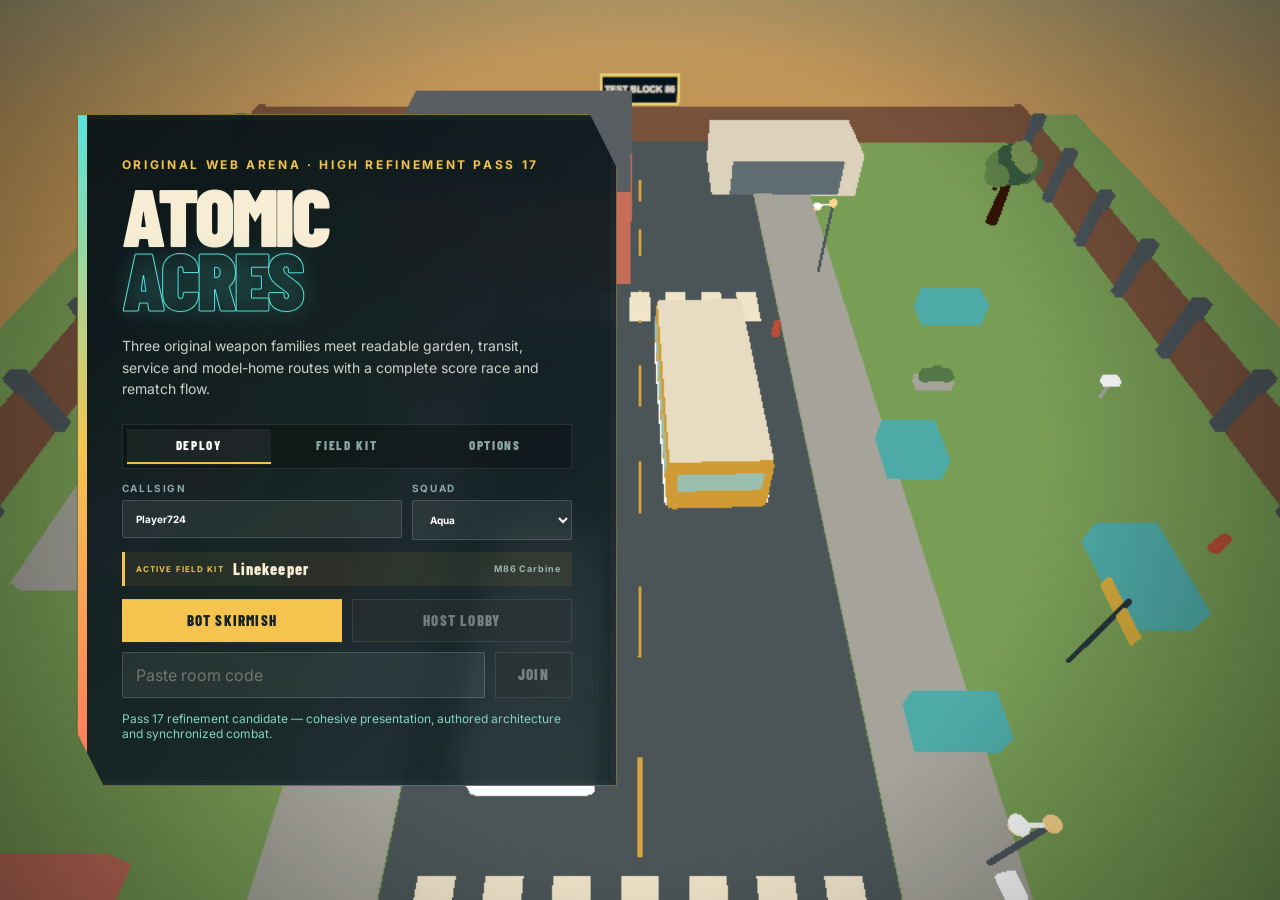
==== commit 219fa900: "deploy: pass 19 simple houses" ====
--- a/index.html
+++ b/index.html
@@ -6,7 +6,7 @@
     <meta name="theme-color" content="#10171b" />
     <meta name="description" content="Atomic Acres: a fast original retro-future browser arena FPS with peer-to-peer multiplayer." />
     <title>Atomic Acres — Browser Arena FPS</title>
-    <script type="module" crossorigin src="./assets/index-fqm5fPah.js"></script>
+    <script type="module" crossorigin src="./assets/index-CwdKBWwZ.js"></script>
     <link rel="stylesheet" crossorigin href="./assets/index-CnlglEoC.css">
   </head>
   <body>
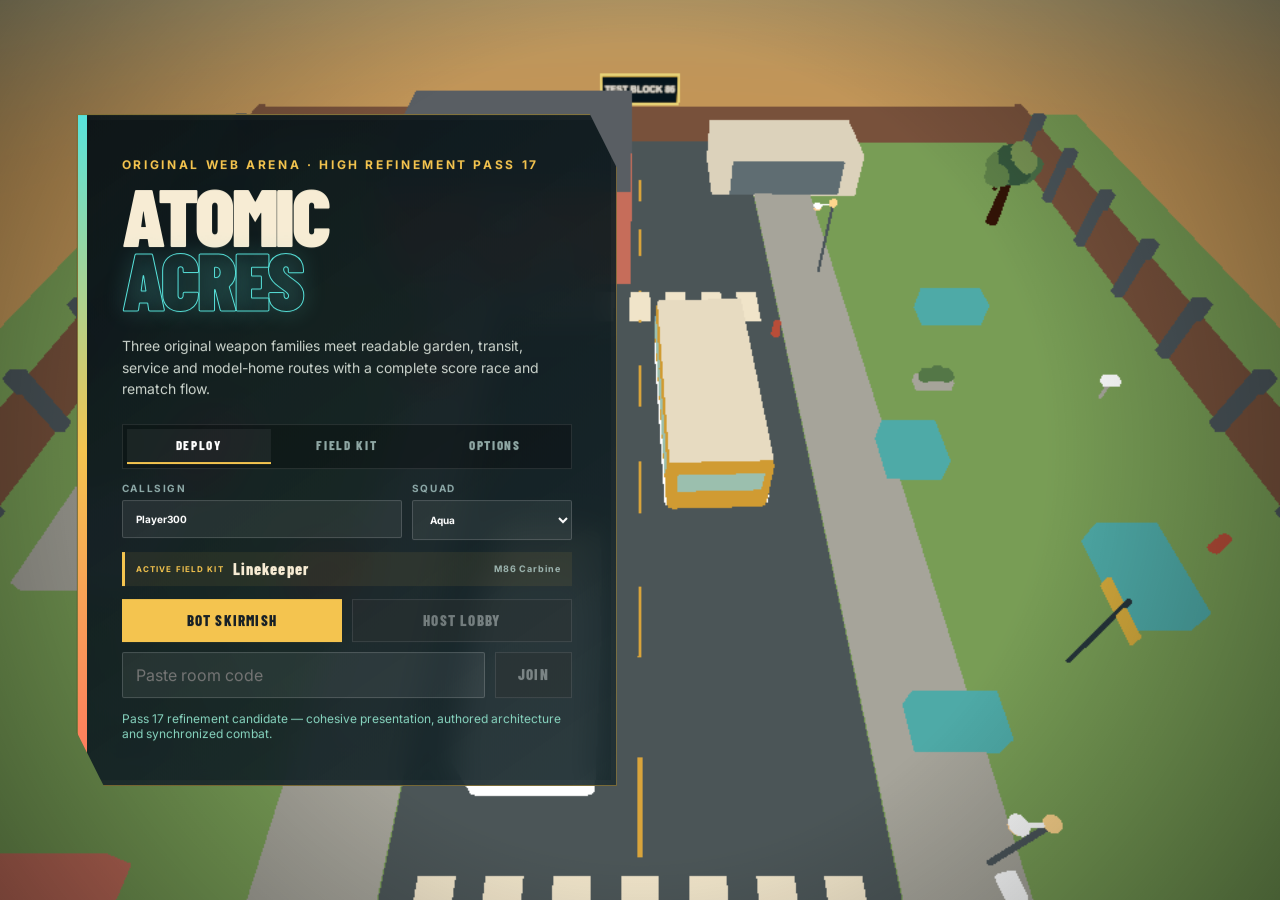
==== commit 561b82f4: "deploy: pass 20 rear exits and HUD" ====
--- a/index.html
+++ b/index.html
@@ -6,8 +6,8 @@
     <meta name="theme-color" content="#10171b" />
     <meta name="description" content="Atomic Acres: a fast original retro-future browser arena FPS with peer-to-peer multiplayer." />
     <title>Atomic Acres — Browser Arena FPS</title>
-    <script type="module" crossorigin src="./assets/index-CwdKBWwZ.js"></script>
-    <link rel="stylesheet" crossorigin href="./assets/index-CnlglEoC.css">
+    <script type="module" crossorigin src="./assets/index-DyABOUpe.js"></script>
+    <link rel="stylesheet" crossorigin href="./assets/index-DPQZawgN.css">
   </head>
   <body>
     <div id="app"></div>
--- a/assets/index-DPQZawgN.css
+++ b/assets/index-DPQZawgN.css
@@ -0,0 +1 @@
+@import "https://fonts.googleapis.com/css2?family=Barlow+Condensed:wght@400;600;700;800;900&family=Inter:wght@400;600;700&display=swap";:root{color:#f7ecd4;font-synthesis:none;--aqua:#58e3dc;--coral:#ff765f;--gold:#f4c44f;--ink:#0c1519;--panel:#0c1519ed;background:#10171b;font-family:Inter,system-ui,sans-serif}*{box-sizing:border-box}[hidden]{display:none!important}html,body,#app{width:100%;height:100%;margin:0;overflow:hidden}button,input,select{font:inherit}button{cursor:pointer}button:disabled{cursor:not-allowed;opacity:.42;filter:grayscale(.8)}button:focus-visible,input:focus-visible,select:focus-visible{outline:2px solid var(--gold);outline-offset:2px}#game{background:#c58f67;width:100%;height:100%;display:block}#vignette{pointer-events:none;z-index:3;mix-blend-mode:multiply;background:radial-gradient(circle,#0000 52%,#04090b6b 100%);position:fixed;inset:0}#damage-flash{z-index:8;pointer-events:none;opacity:0;background:radial-gradient(circle,#0000 35%,#ff231ccc 100%);position:fixed;inset:0}#damage-flash.pulse{animation:.42s ease-out damage}@keyframes damage{0%{opacity:.9}to{opacity:0}}.hidden{display:none!important}.panel{z-index:20;-webkit-backdrop-filter:blur(16px);backdrop-filter:blur(16px);clip-path:polygon(0 0,95% 0,100% 8%,100% 100%,5% 100%,0 92%);background:linear-gradient(145deg,#0a1317f7,#16272be6);border:1px solid #f4c44f7a;width:min(540px,100vw - 36px);max-height:calc(100vh - 24px);padding:clamp(24px,4vw,44px);position:fixed;top:50%;left:clamp(18px,6vw,90px);overflow:auto;transform:translateY(-50%);box-shadow:0 30px 90px #0000008c,inset 0 0 0 5px #ffffff06}.panel:before{content:"";background:linear-gradient(var(--aqua),var(--gold),var(--coral));width:9px;height:100%;position:absolute;top:0;left:0}.eyebrow{letter-spacing:.22em;color:var(--gold);margin-bottom:12px;font:700 12px/1 Inter,sans-serif}.panel h1{letter-spacing:-.035em;text-transform:uppercase;margin:0;font:900 clamp(52px,8vw,82px)/.78 Barlow Condensed,sans-serif}.panel h1 span{color:#0000;-webkit-text-stroke:1px var(--aqua);text-shadow:0 0 25px #58e3dc33;display:block}.lede{color:#cbd3cc;max-width:470px;margin:24px 0;font-size:14px;line-height:1.55}.setup-grid{grid-template-columns:1.4fr .8fr;gap:10px;display:grid}.setup-grid label{letter-spacing:.16em;color:#8eaaa9;font:700 10px/1 Inter,sans-serif}.setup-grid input,.setup-grid select,.join-row input{color:#fff;background:#fff1;border:1px solid #ffffff29;border-radius:2px;width:100%;margin-top:7px;padding:12px 13px;display:block}.setup-grid select option{background:#17252a}.menu-actions{grid-template-columns:1fr 1fr;gap:10px;margin-top:13px;display:grid}.menu-actions button,.join-row button{color:#eaf2ea;letter-spacing:.08em;background:#24353a;border:1px solid #ffffff3d;padding:13px 16px;font:800 15px/1 Barlow Condensed,sans-serif;transition:all .15s}.menu-actions button:hover,.join-row button:hover{border-color:var(--gold);background:#30474d;transform:translateY(-1px)}.menu-actions .primary{background:var(--gold);border-color:var(--gold);color:#172026}.menu-actions #resume{background:var(--aqua);border-color:var(--aqua);grid-column:1/-1}.join-row{grid-template-columns:1fr auto;gap:10px;margin-top:10px;display:grid}.join-row input{margin:0}.join-row button{padding-inline:22px}#room-card{border-left:3px solid var(--aqua);background:#58e3dc1a;grid-template-columns:auto 1fr auto;align-items:center;gap:10px;margin-top:12px;padding:11px 12px;display:grid}#room-card span{letter-spacing:.15em;color:#9dc4c1;font-size:9px}#room-card strong{white-space:nowrap;text-overflow:ellipsis;font:700 12px/1 monospace;overflow:hidden}.small-button{color:#fff;background:0 0;border:1px solid #fff3;padding:6px 10px;font-size:10px}#network-status{color:#9cb5b2;min-height:18px;margin-top:13px;font-size:12px}#network-status[data-kind=error]{color:#ff8c7d}#network-status[data-kind=warn]{color:#f4c44f}#network-status[data-kind=ok]{color:#87d4bf}.controls{color:#9ba9a6;border-top:1px solid #ffffff1f;margin-top:16px;padding-top:14px;font-size:11px;line-height:1.7}.controls b{color:#fff}.legal{color:#667d7b;margin:10px 0 0;font-size:9px;line-height:1.5}#hud{z-index:5;pointer-events:none;text-shadow:0 2px 3px #000000c7;font-family:Barlow Condensed,sans-serif;position:fixed;inset:0}#matchbar{clip-path:polygon(3% 0,97% 0,100% 60%,93% 100%,7% 100%,0 60%);background:linear-gradient(#070e11e0,#070e1159,#0000);grid-template-columns:1fr 2fr 1fr;align-items:start;min-width:min(670px,90vw);height:75px;padding:9px 19px 0;display:grid;position:absolute;top:0;left:50%;transform:translate(-50%)}#matchbar>div:first-child{flex-direction:column;display:flex}.tiny{letter-spacing:.18em;color:#a8bdb6;font:700 9px/1 Inter,sans-serif}#timer{font:800 25px/1.1 Barlow Condensed}#scoreline{letter-spacing:.04em;justify-content:center;align-items:center;gap:15px;font:800 19px/1 Barlow Condensed;display:flex}#scoreline b{font-size:30px}#scoreline i{color:#75857f;border:1px solid #5c6b67;padding:4px 6px;font-size:12px;font-style:normal}.aqua{color:var(--aqua)}.coral{color:var(--coral)}#connection-pill{color:var(--gold);letter-spacing:.12em;border:1px solid #fff3;justify-self:end;padding:6px 9px;font:700 10px/1 Inter}#crosshair{width:30px;height:30px;position:absolute;top:50%;left:50%;transform:translate(-50%,-50%)}#crosshair i{background:#fffffff2;position:absolute;box-shadow:0 0 2px #000}#crosshair i:first-child{width:7px;height:1px;top:14px;left:0}#crosshair i:nth-child(2){width:7px;height:1px;top:14px;right:0}#crosshair i:nth-child(3){width:1px;height:7px;top:0;left:14px}#crosshair i:nth-child(4){width:1px;height:7px;bottom:0;left:14px}#hitmarker{opacity:0;color:#fff;filter:drop-shadow(0 0 4px #ffffff8c);font:700 42px/1 Inter;transition:none;position:absolute;top:50%;left:50%;transform:translate(-50%,-54%)scale(.4)}#hitmarker.show{animation:.18s ease-out hit}#hitmarker.headshot{color:var(--gold);filter:drop-shadow(0 0 8px #f4c44fe6)}@keyframes hit{0%{opacity:1;transform:translate(-50%,-54%)scale(.62)rotate(-4deg)}55%{opacity:.92;transform:translate(-50%,-54%)scale(1)}to{opacity:0;transform:translate(-50%,-54%)scale(1.28)rotate(3deg)}}#killfeed{flex-direction:column;align-items:flex-end;gap:5px;width:min(310px,42vw);display:flex;position:absolute;top:95px;right:24px}#killfeed div{background:linear-gradient(90deg,#0000,#060d10c2);border-right:2px solid #9ba9a6;max-width:100%;padding:5px 9px;font:600 13px/1.2 Inter;animation:.18s ease-out feedIn}#killfeed div.aqua{border-color:var(--aqua)}#killfeed div.coral{border-color:var(--coral)}#killfeed div.gold{border-color:var(--gold);color:var(--gold)}#killfeed div.fade{opacity:.25;transition:opacity .7s}@keyframes feedIn{0%{opacity:0;transform:translate(20px)}}#objective{letter-spacing:.18em;color:#ffffffa3;font:700 9px/1 Inter;position:absolute;top:83px;left:50%;transform:translate(-50%)}#health-block{width:220px;position:absolute;bottom:25px;left:28px}#health-block>div:first-child{justify-content:space-between;align-items:end;display:flex}#health-block span{letter-spacing:.18em;color:#d0ded6;font:800 11px/1 Inter}#health-block b{color:#fff;font:900 42px/.8 Barlow Condensed}.health-track{background:#0000009e;border:1px solid #ffffff47;height:10px;margin-top:8px;overflow:hidden;transform:skew(-14deg)}.health-track i{background:linear-gradient(90deg,var(--aqua),#dbedc7);width:100%;height:100%;transition:width .2s;display:block}.critical .health-track i{background:var(--coral);animation:1s infinite critical}.critical b{color:var(--coral)!important}@keyframes critical{50%{opacity:.45}}#weapon-block{text-align:right;border:1px solid #ffffff1f;border-right:3px solid var(--aqua);background:linear-gradient(135deg,#070f12e6,#070f12a8);min-width:272px;padding:11px 15px 10px;position:absolute;bottom:24px;right:24px;box-shadow:0 8px 22px #0000006b}#weapon-name{letter-spacing:.16em;color:#eef1e4;font:800 14px/1 Inter;display:block}.ammo-row{justify-content:flex-end;align-items:flex-end;gap:11px;margin-top:2px;display:flex}#weapon-block #ammo{color:#fff;letter-spacing:-.025em;font:900 72px/.76 Barlow Condensed}.reserve-stack{flex-direction:column;align-items:flex-end;gap:1px;padding-bottom:4px;display:flex}.reserve-stack>small{letter-spacing:.16em;color:#82938e;font:800 9px/1 Inter}.reserve-stack>span{align-items:baseline;gap:5px;display:flex}.reserve-stack i{color:#62736e;font-size:20px;font-style:normal}.reserve-stack em{color:#c1ccc6;font:800 27px/1 Barlow Condensed}#reload-state{color:#83938e;letter-spacing:.13em;min-height:13px;margin-top:3px;font:800 11px/1 Inter;display:block}#reload-state.active{color:var(--gold);font-size:12px}#room-hud{letter-spacing:.12em;color:#8ba29d;font:700 9px/1 Inter;position:absolute;bottom:104px;left:29px}#respawn{-webkit-backdrop-filter:grayscale();backdrop-filter:grayscale();background:#0e07079e;flex-direction:column;justify-content:center;align-items:center;display:flex;position:absolute;inset:0}#respawn strong{color:var(--coral);letter-spacing:.04em;font:900 72px/.9 Barlow Condensed}#respawn span{letter-spacing:.16em;margin-top:12px;font:700 11px/1 Inter}#banner{text-align:center;border-block:2px solid var(--gold);background:#081114eb;width:min(600px,80vw);padding:32px;position:absolute;top:42%;left:50%;transform:translate(-50%,-50%)}#banner strong{color:var(--gold);font:900 84px/.8 Barlow Condensed;display:block}#banner span{font-size:28px}#roster{background:#060e11f0;border:1px solid #f4c44f80;width:min(600px,86vw);padding:25px;position:absolute;top:50%;left:50%;transform:translate(-50%,-50%)}#roster h2{letter-spacing:.08em;margin:0 0 14px;font:800 28px/1 Barlow Condensed}#roster-list{gap:4px;display:grid}#roster-list>div{background:#ffffff0e;grid-template-columns:1fr 50px 50px 80px;gap:10px;padding:8px 10px;font:600 13px/1 Inter;display:grid}#roster-list b:before{content:"K ";color:#697d78}#roster-list i{font-style:normal}#roster-list i:before{content:"D ";color:#697d78}#roster-list em{text-align:right;color:#9db1aa;font-style:normal}.settings-grid{background:#ffffff09;border:1px solid #ffffff17;grid-template-columns:1fr 1fr;gap:12px;margin-top:13px;padding:12px;display:grid}.settings-grid label{letter-spacing:.14em;color:#9cb7b3;font:700 9px/1 Inter}.settings-grid input{width:100%;accent-color:var(--gold);margin-top:9px;display:block}.settings-grid select{color:#fff;letter-spacing:.05em;background:#1d3035;border:1px solid #ffffff29;width:100%;margin-top:7px;padding:7px 9px;display:block}#equipment-block{border-left:2px solid var(--gold);background:linear-gradient(90deg,#070f12c2,#0000);flex-direction:column;gap:3px;padding:8px 11px;display:flex;position:absolute;bottom:112px;left:28px}#equipment-block span,#equipment-block small{letter-spacing:.14em;color:#9eb5af;font:700 9px/1 Inter}#equipment-block b{color:#f5e8c9;letter-spacing:.08em;font:800 15px/1 Barlow Condensed}#support-block{border:1px solid #ffffff1f;border-right:3px solid var(--gold);text-align:left;background:linear-gradient(135deg,#070f12eb,#070f12b3);width:min(440px,100vw - 48px);padding:10px 11px 9px;position:absolute;bottom:145px;right:24px;box-shadow:0 8px 22px #0000006b}.support-heading{justify-content:space-between;align-items:center;margin-bottom:7px;display:flex}.support-heading span{letter-spacing:.18em;color:#d9e3dc;font:800 11px/1 Inter}.support-heading strong{letter-spacing:.1em;color:var(--gold);font:900 16px/1 Barlow Condensed}.support-list{grid-template-columns:repeat(3,minmax(0,1fr));gap:6px;display:grid}.support-list b{letter-spacing:.045em;color:#899994;background:#ffffff0b;border:1px solid #ffffff1c;grid-template-columns:29px minmax(0,1fr);align-items:center;gap:7px;min-width:0;padding:8px 7px 7px;font:800 15px/1 Barlow Condensed;display:grid;position:relative}.support-list b:after{content:"LOCKED";letter-spacing:.12em;color:#687873;font:800 7px/1 Inter;position:absolute;top:4px;right:5px}.support-list kbd{color:#dce7df;width:29px;height:29px;box-shadow:none;background:#00000052;border:1px solid #ffffff3d;place-items:center;font:900 18px/1 Barlow Condensed;display:grid}.support-list b>span{white-space:nowrap;min-width:0;display:block}.support-list b small{letter-spacing:.12em;color:#71827c;margin-bottom:3px;font:800 8px/1 Inter;display:block}.support-list b.ready{color:#fff3b7;text-shadow:0 0 8px #f4c44f66;background:#f4c44f2b;border-color:#f4c44fb3}.support-list b.ready:after{content:"READY";color:var(--gold)}.support-list b.ready kbd{border-color:var(--gold);color:var(--gold)}.support-help{text-align:right;letter-spacing:.15em;color:#aebeb7;margin-top:6px;font:800 9px/1 Inter;display:block}#hitmarker.headshot{color:var(--gold);text-shadow:0 0 12px #f4c44fe6}#ping-block{pointer-events:none;background:#070f12a8;border-top:1px solid #f4c44f73;flex-direction:column;align-items:center;gap:3px;padding:6px 12px;display:flex;position:absolute;bottom:22px;left:50%;transform:translate(-50%)}#ping-block span{letter-spacing:.18em;color:#f4c44f;font:800 9px/1 Inter}#ping-block small{letter-spacing:.1em;color:#9eb5af;font:700 8px/1 Inter}#crosshair{transition:transform 80ms}#health-block,#weapon-block,#equipment-block{filter:drop-shadow(0 4px 8px #00000073)}#countdown{color:var(--gold);text-shadow:0 0 28px #f4c44f6b,0 8px 22px #000c;font:900 clamp(84px,14vw,150px)/1 Barlow Condensed;animation:.72s ease-out countdownBeat;position:absolute;top:33%;left:50%;transform:translate(-50%,-50%)}@keyframes countdownBeat{0%{opacity:.2;transform:translate(-50%,-50%)scale(1.28)}to{opacity:1;transform:translate(-50%,-50%)scale(1)}}#scoreline b.score-pulse{animation:.48s ease-out scorePulse}@keyframes scorePulse{0%{color:var(--gold);text-shadow:0 0 18px var(--gold);transform:scale(1.65)}to{transform:none}}#banner{pointer-events:auto}#banner button{border:1px solid var(--gold);color:#fff;letter-spacing:.14em;pointer-events:auto;background:#f4c44f1f;margin:22px auto 0;padding:12px 34px;font:800 18px/1 Barlow Condensed;display:block}#banner button:hover{background:var(--gold);color:var(--ink)}#minimap{clip-path:polygon(0 0,90% 0,100% 10%,100% 100%,10% 100%,0 90%);filter:drop-shadow(0 6px 12px #00000080);opacity:.92;border:1px solid #f4c44f61;width:150px;height:150px;position:absolute;top:92px;left:24px}#location-label{border-left:2px solid var(--gold);letter-spacing:.11em;color:#dbe6da;text-align:left;background:linear-gradient(90deg,#070f12d1,#0000);width:150px;padding:5px 7px;font:800 9px/1 Inter;position:absolute;top:248px;left:24px}.menu-tabs{background:#00000045;border:1px solid #ffffff1a;grid-template-columns:repeat(3,1fr);gap:4px;margin:0 0 14px;padding:4px;display:grid}.menu-tabs button{color:#8fa7a4;letter-spacing:.13em;background:0 0;border:0;border-bottom:2px solid #0000;padding:10px 8px;font:800 13px/1 Barlow Condensed,sans-serif}.menu-tabs button:hover,.menu-tabs button.active{color:#fff;border-color:var(--gold);background:#ffffff0f}.menu-panel{animation:.16s ease-out menuPanelIn}@keyframes menuPanelIn{0%{opacity:0;transform:translateY(5px)}}.panel:has([data-menu-panel=kit].active){width:min(760px,100vw - 36px)}.selected-kit-summary{border-left:3px solid var(--gold);background:#f4c44f12;grid-template-columns:auto 1fr auto;align-items:center;gap:9px;margin-top:12px;padding:9px 11px;display:grid}.selected-kit-summary span{letter-spacing:.14em;color:var(--gold);font:700 8px/1 Inter}.selected-kit-summary strong{letter-spacing:.07em;font:800 16px/1 Barlow Condensed,sans-serif}.selected-kit-summary b{letter-spacing:.1em;color:#9eb6b1;font:700 9px/1 Inter}.kit-heading,.options-heading{justify-content:space-between;align-items:end;gap:20px;margin-bottom:12px;display:flex}.kit-heading div,.options-heading{color:#9eb4b0;font-size:12px}.kit-heading b,.options-heading b{color:#fff;letter-spacing:.08em;font:900 28px/.9 Barlow Condensed,sans-serif;display:block}.kit-heading span,.options-heading span{margin-top:5px;display:block}.kit-heading small{text-align:right;max-width:240px;color:var(--gold);letter-spacing:.07em;font-size:9px;line-height:1.35}.kit-grid{grid-template-columns:repeat(3,1fr);gap:8px;display:grid}.kit-card{text-align:left;color:#dfe9df;background:linear-gradient(150deg,#ffffff0e,#0003);border:1px solid #ffffff21;min-height:205px;padding:15px;position:relative;overflow:hidden}.kit-card:hover{border-color:#f4c44f8f;transform:translateY(-1px)}.kit-card.selected{border-color:var(--gold);background:linear-gradient(150deg,#f4c44f1f,#0000003b);box-shadow:inset 0 0 0 1px #f4c44f47}.kit-card>span{letter-spacing:.13em;color:#86aaa5;font:700 8px/1 Inter;display:block}.kit-card>strong{letter-spacing:.05em;color:#fff;margin-top:12px;font:900 25px/.9 Barlow Condensed,sans-serif;display:block}.kit-card>b{letter-spacing:.1em;color:var(--gold);margin-top:8px;font:700 10px/1 Inter;display:block}.kit-card p{color:#afbfba;min-height:46px;margin:12px 0 8px;font-size:10px;line-height:1.45}.kit-card i{color:#8fa5a1;font:600 9px/1.3 Inter}.kit-card em{letter-spacing:.12em;color:var(--gold);font:800 9px/1 Inter;display:none;position:absolute;bottom:8px;right:9px}.kit-card.selected em{display:block}@media (width<=700px){.panel{width:calc(100vw - 24px);padding:24px;left:12px}.panel h1{font-size:54px}.lede{margin:18px 0;font-size:12px}.setup-grid,.kit-grid{grid-template-columns:1fr}.kit-card{min-height:150px}.kit-heading{align-items:start}.kit-heading small{max-width:150px}.controls{display:none}#matchbar{grid-template-columns:1fr 2fr 1fr;min-width:96vw}#scoreline{gap:6px;font-size:13px}#scoreline b{font-size:23px}#connection-pill{font-size:8px}#health-block{width:145px;bottom:18px;left:16px}#weapon-block{min-width:170px;bottom:18px;right:16px}#weapon-block b{font-size:44px}#weapon-name{font-size:9px}#killfeed{top:80px;right:12px}.legal{display:none}}@media (height<=680px) and (width>=701px){.panel{max-height:calc(100vh - 24px);padding:19px 34px;top:12px;transform:none}.panel h1{font-size:52px;line-height:.76}.eyebrow{margin-bottom:8px;font-size:10px}.lede{margin:12px 0;font-size:12px;line-height:1.35}.setup-grid input,.setup-grid select,.join-row input{padding:8px 10px}.menu-actions{margin-top:9px}.menu-actions button,.join-row button{padding:10px 13px}#network-status{min-height:14px;margin-top:8px}.settings-grid{margin-top:7px;padding:8px}.settings-grid input{margin-top:5px}.controls{margin-top:8px;padding-top:8px;font-size:10px;line-height:1.45}.legal{display:none}}@media (prefers-reduced-motion:reduce){*,:before,:after{transition-duration:.01ms!important;animation-duration:.01ms!important}}#color-grade,#film-grain{pointer-events:none;z-index:2;position:fixed;inset:0}#color-grade{mix-blend-mode:soft-light;background:linear-gradient(#18495c17,#0000 38%,#dd712e14),radial-gradient(circle at 50% 48%,#0000 50%,#0b131929)}#film-grain{opacity:.075;mix-blend-mode:overlay;background:repeating-radial-gradient(circle at 20% 30%,#ffffff38 0 1px,#0000 1px 4px) 0 0/9px 11px;animation:.42s steps(2,end) infinite grainShift;inset:-20%}@keyframes grainShift{0%{transform:translate(-1.5%,1%)}25%{transform:translate(1%,-1.5%)}50%{transform:translate(1.5%,1.5%)}75%{transform:translate(-1%)}to{transform:translateY(-1%)}}.performance-render #color-grade,.performance-render #film-grain,.quality-render #color-grade,.quality-render #film-grain,.compat-render #color-grade,.compat-render #film-grain{display:none}#damage-direction{--damage-angle:0deg;width:min(34vw,380px);height:min(34vw,380px);transform:translate(-50%,-50%) rotate(var(--damage-angle));pointer-events:none;z-index:9;opacity:0;position:fixed;top:50%;left:50%}#damage-direction i{filter:drop-shadow(0 0 8px #ff2918cc);border-top:5px solid #ff4c34f5;border-radius:50%;width:34%;height:10%;position:absolute;top:3%;left:50%;transform:translate(-50%)}#damage-direction.pulse{animation:.7s ease-out damageDirection}@keyframes damageDirection{0%{opacity:1;transform:translate(-50%,-50%) rotate(var(--damage-angle)) scale(.82)}to{opacity:0;transform:translate(-50%,-50%) rotate(var(--damage-angle)) scale(1.08)}}#crosshair{--spread:10px;width:50px;height:50px}#crosshair i{transition:left 80ms,right 80ms,top 80ms,bottom 80ms,opacity .12s}#crosshair i:first-child{left:calc(50% - var(--spread) - 7px);top:50%}#crosshair i:nth-child(2){right:calc(50% - var(--spread) - 7px);top:50%}#crosshair i:nth-child(3){left:50%;top:calc(50% - var(--spread) - 7px)}#crosshair i:nth-child(4){left:50%;bottom:calc(50% - var(--spread) - 7px)}#crosshair.ads i{opacity:0}#ammo{transition:transform 80ms,color .12s;display:inline-block}#ammo.fired{animation:.13s ease-out ammoKick}@keyframes ammoKick{0%{color:var(--gold);transform:translateY(-5px)scale(1.12)}to{color:#fff;transform:none}}#weapon-block:has(#ammo:not(:empty)){transform-origin:100% 100%}#refresh-warning{z-index:45;color:#fff1c5;letter-spacing:.04em;pointer-events:none;background:#18140ceb;border:1px solid #ffbf58cc;align-items:center;gap:10px;max-width:min(720px,100vw - 24px);padding:10px 14px;font:700 12px/1.3 system-ui,sans-serif;display:flex;position:fixed;bottom:18px;left:50%;transform:translate(-50%);box-shadow:0 8px 28px #0000005c}#refresh-warning[hidden]{display:none}#refresh-warning strong{color:#ffbf58;white-space:nowrap}#refresh-warning span{letter-spacing:0;font-weight:500}
